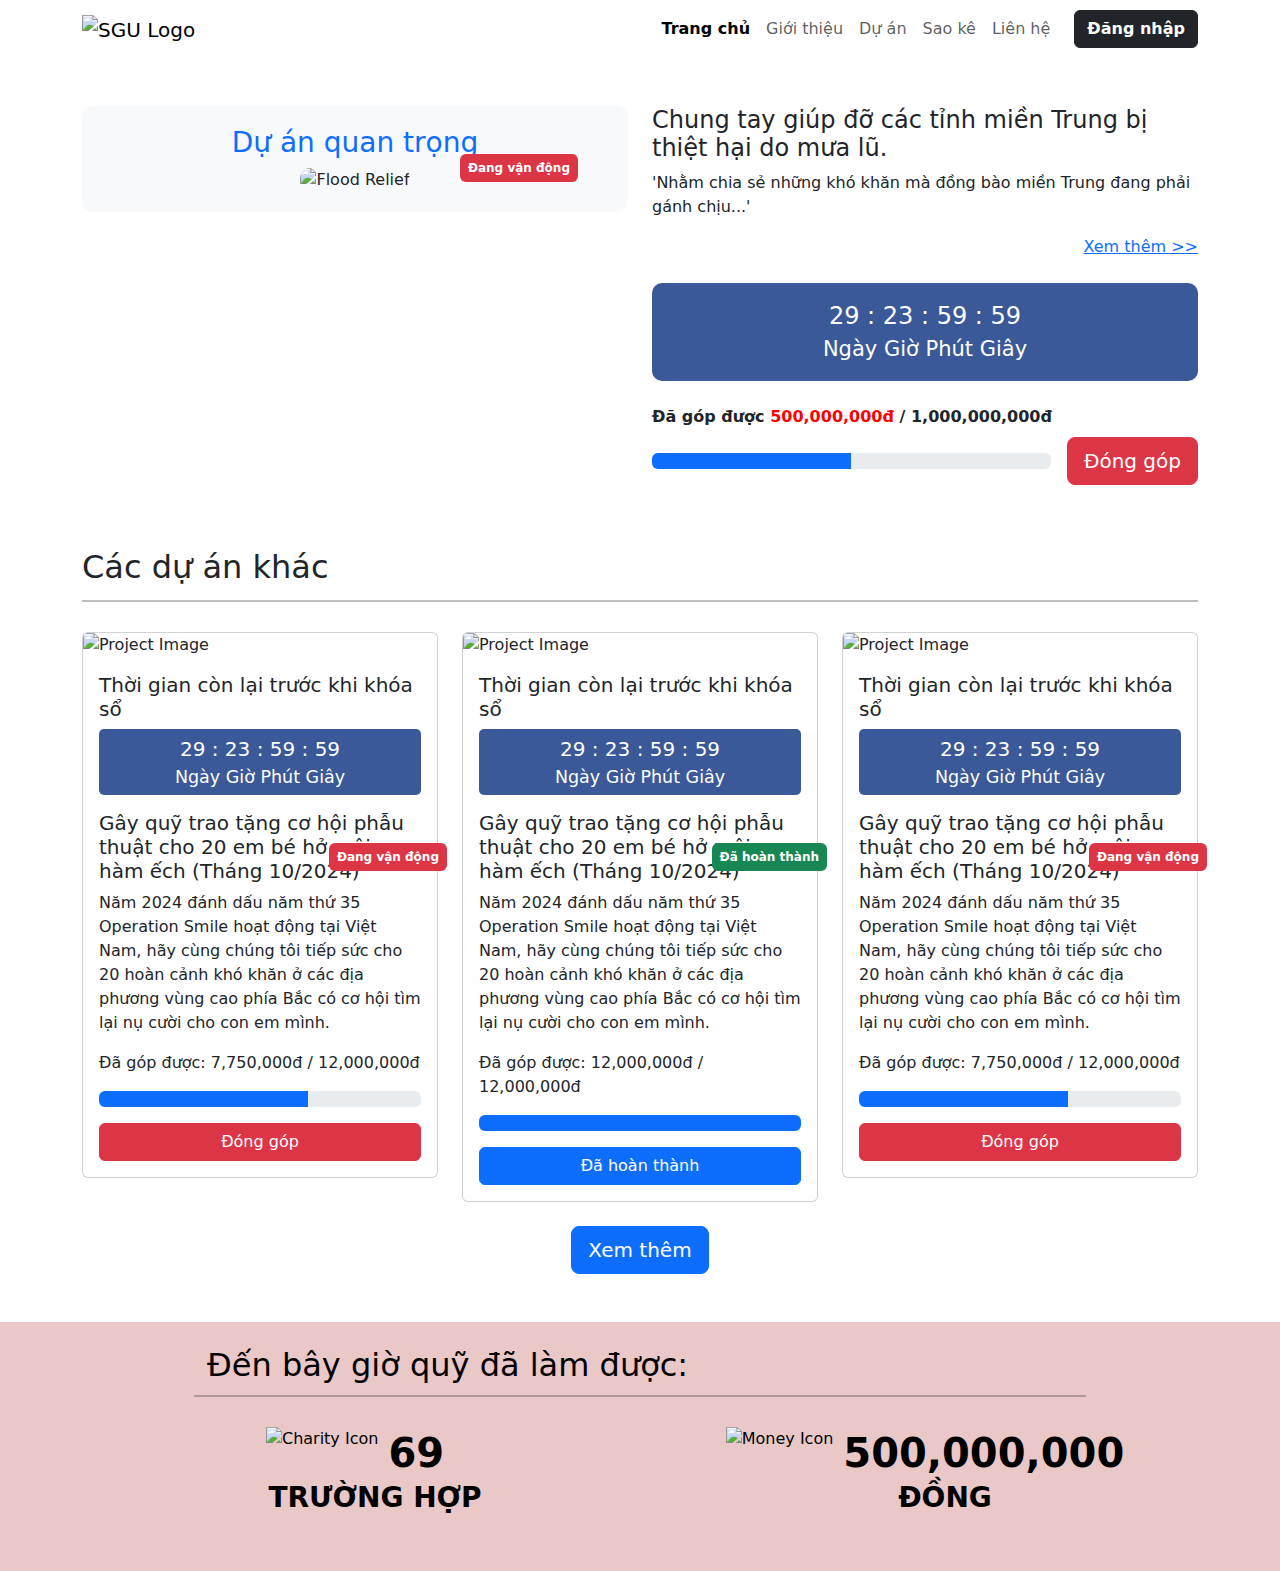
==== home.html @ e19ad49b "18/10" ====
<!DOCTYPE html>
<html lang="en">
<head>
    <meta charset="UTF-8">
    <meta name="viewport" content="width=device-width, initial-scale=1.0">
    <title>Navbar with Bootstrap</title>
    <link href="https://cdn.jsdelivr.net/npm/bootstrap@5.3.0-alpha3/dist/css/bootstrap.min.css" rel="stylesheet">
    <link href="./assets/css/home.css" rel="stylesheet">
</head> 
<body>

    <nav class="navbar navbar-expand-lg navbar-light bg-white">
        <div class="container">
            <a class="navbar-brand" href="#">
                <img src="../material-dashboard-master/assets/img/SGU-LOGO.png" alt="SGU Logo" style="height: 50px" >
            </a>

            <button class="navbar-toggler" type="button" data-bs-toggle="collapse" data-bs-target="#navbarNav" aria-controls="navbarNav" aria-expanded="false" aria-label="Toggle navigation">
                <span class="navbar-toggler-icon"></span>
            </button>

            <div class="collapse navbar-collapse" id="navbarNav">
                <ul class="navbar-nav ms-auto mb-2 mb-lg-0">
                    <li class="nav-item">
                        <a class="nav-link fw-bold active" aria-current="page" href="home.html">Trang chủ</a>
                    </li>
                    <li class="nav-item">
                        <a class="nav-link" href="introduction.html">Giới thiệu</a>
                    </li>
                    <li class="nav-item">
                        <a class="nav-link" href="#">Dự án</a>
                    </li>
                    <li class="nav-item">
                        <a class="nav-link" href="#">Sao kê</a>
                    </li>
                    <li class="nav-item">
                        <a class="nav-link" href="#">Liên hệ</a>
                    </li>
                </ul>

                <a href="pages/sign-in.html" class="btn btn-dark ms-3 fw-bold">Đăng nhập</a>
            </div>
        </div>
    </nav>
    <div class="container my-5">
        <div class="row">
            <div class="col-md-6">
                <div class="important-project text-center position-relative">
                    <h3 class="text-primary">Dự án quan trọng</h3>
                    <img src="https://via.placeholder.com/500x300" alt="Flood Relief" class="img-fluid">
                    <div class="badge-position">
                        <span class="badge bg-danger p-2">Đang vận động</span>
                    </div>
                </div>
            </div>
    
            
            <div class="col-md-6">
                <h4>Chung tay giúp đỡ các tỉnh miền Trung bị thiệt hại do mưa lũ.</h4>
                <p>'Nhằm chia sẻ những khó khăn mà đồng bào miền Trung đang phải gánh chịu...'</p>
                <div class="text-end">
                <a href="#" class="text-primary">Xem thêm >></a>
                </div>
                

                <div class="countdown text-center mt-4">
                    <div>29 : 23 : 59 : 59</div>
                    <div class="small">Ngày Giờ Phút Giây</div>
                </div>
    
                
                <div class="progress-container">
                    <div class="progress-label mt-4">Đã góp được <span class="highlight">500,000,000đ</span> / 1,000,000,000đ</div>
                    <div class="d-flex align-items-center justify-content-between mt-2">
                        <div class="progress w-75 me-3">
                            <div class="progress-bar" role="progressbar" style="width: 50%;" aria-valuenow="50" aria-valuemin="0" aria-valuemax="100"></div>
                        </div>
                        <div class="donate-button">
                            <a href="Donate.html">
                            <button class="btn btn-danger btn-lg">Đóng góp</button>
                        </a>
                        </div>
                    </div>
                </div>
                
            </div>
        </div>
    </div>
    <div class="container my-5">
        <h2 class="mb-4">Các dự án khác</h2>
        <hr style="margin-top:-10px ; margin-bottom: 30px;width: 100%;">
        <div class="row">
            <!-- Dự án 1 -->
            <div class="col-md-4">
                <div class="card">
                    <img src="https://via.placeholder.com/500x300" class="card-img-top" alt="Project Image">
                    <div class="badge-position-secondary">
                        <span class="badge bg-danger p-2">Đang vận động</span>
                    </div>
                    <div class="card-body">
                        <h5 class="card-title">Thời gian còn lại trước khi khóa sổ</h5>
                        <div class="countdowns text-center mb-3">
                            <div>29 : 23 : 59 : 59</div>
                            <div class="small">Ngày Giờ Phút Giây</div>
                        </div>
                        <h5 class="card-title">Gây quỹ trao tặng cơ hội phẫu thuật cho 20 em bé hở môi, hàm ếch (Tháng 10/2024)</h5>
                        <p class="card-text">Năm 2024 đánh dấu năm thứ 35 Operation Smile hoạt động tại Việt Nam, hãy cùng chúng tôi tiếp sức cho 20 hoàn cảnh khó khăn ở các địa phương vùng cao phía Bắc có cơ hội tìm lại nụ cười cho con em mình.</p>

                        <p class="card-text">Đã góp được: 7,750,000đ / 12,000,000đ</p>
                        <div class="progress mb-3">
                            <div class="progress-bar" role="progressbar" style="width: 65%;" aria-valuenow="65" aria-valuemin="0" aria-valuemax="100"></div>
                        </div>
                        <a href="Donate.html" class="btn btn-danger w-100">Đóng góp</a>
                    </div>
                </div>
            </div>
    
            <!-- Dự án 2 -->
            <div class="col-md-4">
                <div class="card">
                    <img src="https://via.placeholder.com/500x300" class="card-img-top" alt="Project Image">
                    <div class="badge-position-secondary">
                        <span class="badge bg-success p-2">Đã hoàn thành</span>
                    </div>
                    <div class="card-body">
                        <h5 class="card-title">Thời gian còn lại trước khi khóa sổ</h5>
                        <div class="countdowns text-center mb-3">
                            <div>29 : 23 : 59 : 59</div>
                            <div class="small">Ngày Giờ Phút Giây</div>
                        </div>
                        <h5 class="card-title">Gây quỹ trao tặng cơ hội phẫu thuật cho 20 em bé hở môi, hàm ếch (Tháng 10/2024)</h5>
                        <p class="card-text">Năm 2024 đánh dấu năm thứ 35 Operation Smile hoạt động tại Việt Nam, hãy cùng chúng tôi tiếp sức cho 20 hoàn cảnh khó khăn ở các địa phương vùng cao phía Bắc có cơ hội tìm lại nụ cười cho con em mình.</p>
                        <p class="card-text">Đã góp được: 12,000,000đ / 12,000,000đ</p>
                        <div class="progress mb-3">
                            <div class="progress-bar" role="progressbar" style="width: 100%;" aria-valuenow="100" aria-valuemin="0" aria-valuemax="100"></div>
                        </div>
                        <a href="#" class="btn btn-primary w-100">Đã hoàn thành</a>
                    </div>
                </div>
            </div>
    
            <!-- Dự án 3 -->
            <div class="col-md-4">
                <div class="card">
                    <img src="https://via.placeholder.com/500x300" class="card-img-top" alt="Project Image">
                    <div class="badge-position-secondary">
                        <span class="badge bg-danger p-2">Đang vận động</span>
                    </div>
                    <div class="card-body">
                        <h5 class="card-title">Thời gian còn lại trước khi khóa sổ</h5>
                        <div class="countdowns text-center mb-3">
                            <div>29 : 23 : 59 : 59</div>
                            <div class="small">Ngày Giờ Phút Giây</div>
                        </div>
                        <h5 class="card-title">Gây quỹ trao tặng cơ hội phẫu thuật cho 20 em bé hở môi, hàm ếch (Tháng 10/2024)</h5>
                        <p class="card-text">Năm 2024 đánh dấu năm thứ 35 Operation Smile hoạt động tại Việt Nam, hãy cùng chúng tôi tiếp sức cho 20 hoàn cảnh khó khăn ở các địa phương vùng cao phía Bắc có cơ hội tìm lại nụ cười cho con em mình.</p>
                        <p class="card-text">Đã góp được: 7,750,000đ / 12,000,000đ</p>
                        <div class="progress mb-3">
                            <div class="progress-bar" role="progressbar" style="width: 65%;" aria-valuenow="65" aria-valuemin="0" aria-valuemax="100"></div>
                        </div>
                        <a href="Donate.html" class="btn btn-danger w-100">Đóng góp</a>
                    </div>
                </div>
            </div>
        </div>
    
        <!-- Xem thêm button -->
        <div class="text-center mt-4">
            <a href="#" class="btn btn-primary btn-lg">Xem thêm</a>
        </div>
    </div>
    <div class="stats-container py-4">
        <div class="container text-center">
            <h2 class="mb-2">Đến bây giờ quỹ đã làm được:</h2>
            <hr>
            <div class="row">
                <!-- Số trường hợp -->
                <div class="col-md-6">
                    <div class="stat-item">
                        <img src="https://via.placeholder.com/50" alt="Charity Icon">
                        <h1>69</h1>
                        
                    </div>
                    <div class="stat-item">
                    <h3>TRƯỜNG HỢP</h3>
                    </div>
                </div>
                <!-- Số tiền đã quyên góp -->
                <div class="col-md-6">
                    <div class="stat-item">
                        <img src="https://via.placeholder.com/50" alt="Money Icon">
                        <h1>500,000,000</h1>
                        
                    </div>
                    <div class="stat-item">
                    <h3>ĐỒNG</h3>
                    </div>

                </div>
            </div>
        </div>
    </div>
    
    <script src="https://cdn.jsdelivr.net/npm/bootstrap@5.3.0-alpha3/dist/js/bootstrap.bundle.min.js"></script>
</body>
</html>
---- assets/css/home.css ----
.important-project {
            
            background-color: #f8f9fa;
            padding: 20px;
            border-radius: 10px;
        }

        .important-project img {
            max-width: 100%;
            border-radius: 10px;
        }

        .countdown {
            font-size: 1.5rem;
            background-color: #3b5998;
            color: white;
            padding: 15px;
            border-radius: 10px;
        }
        .countdowns {
            font-size: 1.25rem;
            background-color: #3b5998;
            color: white;
            padding: 5px;
            border-radius: 5px;
        }
        .progress-container {
            margin-bottom: 15px;
        }

        .progress-label {
            font-weight: bold;
            margin-bottom: 5px;
        }
        .progress {
            flex-grow: 1;
        }
        
        .donate-button {
            flex-shrink: 0;
        }
        .highlight {
            color: red;
            font-weight: bold;
        }
        .badge-position {
            position: absolute;
            bottom: 30px;
            right: 50px;
        }
        .badge-position-secondary {
            position: absolute;
            top: 210px;
            right: -10px;
        }
        .stats-container {
            background-color: #eac8c8;
            color: #000; 
        }
        .stat-item {
            display: flex;
            align-items: center; /* Căn giữa theo chiều dọc */
            text-align: center; /* Căn giữa văn bản */
            padding: 20px;
            justify-content: center;
        }
        
        .stat-item img {
            height: 50px;
            margin-bottom: 10px; /* Khoảng cách giữa ảnh và tiêu đề */
        }
        
        .stat-item h2 {
            font-size: 40px;
            font-weight: bold;
            margin: 0; /* Loại bỏ margin mặc định */
        }
        
        .stat-item p {
            font-size: 20px;
            font-weight: bold;
            margin: 0; /* Loại bỏ margin mặc định */
        }
        
        .stat-item img {
            height: 50px;
            margin-bottom: 10px;
            text-align: center;
        }
        
        .stat-item h2 {
            font-size: 40px;
            font-weight: bold;
            margin: 0;
        }
        
        .stat-item p {
            font-size: 20px;
            font-weight: bold;
            margin: 0;
        }
        
        hr {
            border: 1px solid #000;
            width: 80%;
            margin: 10px auto;
        }
        .container hr {
            border: 1px solid #000;
            width: 80%;
            margin: 10px auto;
        }
        .stats-container h2 {
            text-align: left; 
            margin-left: 125px; 
        }
        .stats-container h1 {
            text-align: left; 
            margin-left: 10px;
            font-weight: bold; 
        }
        .stats-container h3 {
            margin-top: -50px;
            font-weight: bold;
            margin-right: -40px; 
        }
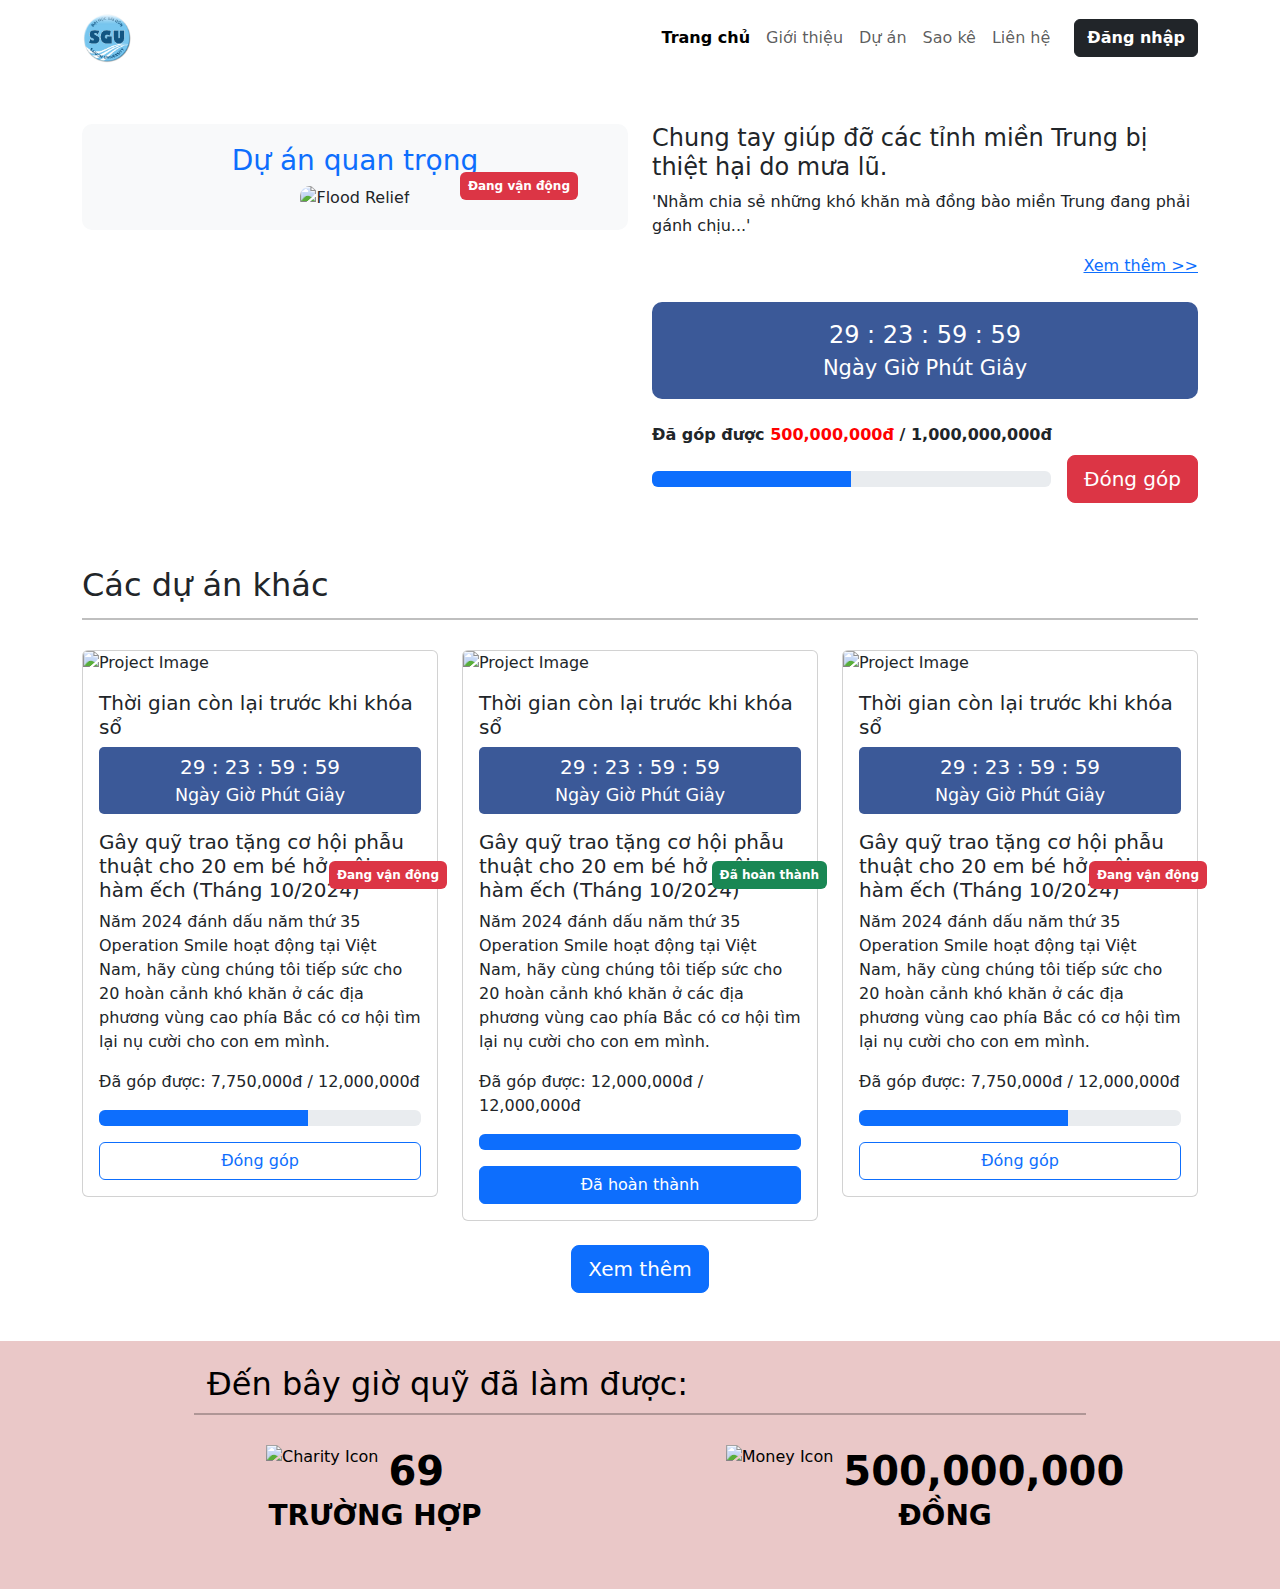
==== commit d59fe2a4: "fix" ====
--- a/home.html
+++ b/home.html
@@ -11,8 +11,8 @@
 
     <nav class="navbar navbar-expand-lg navbar-light bg-white">
         <div class="container">
-            <a class="navbar-brand" href="#">
-                <img src="../material-dashboard-master/assets/img/SGU-LOGO.png" alt="SGU Logo" style="height: 50px" >
+            <a class="navbar-brand " href="#">
+                <img src="assets/img/SGU-LOGO.png" alt="SGU Logo" style="height: 50px" >
             </a>
 
             <button class="navbar-toggler" type="button" data-bs-toggle="collapse" data-bs-target="#navbarNav" aria-controls="navbarNav" aria-expanded="false" aria-label="Toggle navigation">
@@ -34,7 +34,7 @@
                         <a class="nav-link" href="#">Sao kê</a>
                     </li>
                     <li class="nav-item">
-                        <a class="nav-link" href="#">Liên hệ</a>
+                        <a class="nav-link" href="Contact.html">Liên hệ</a>
                     </li>
                 </ul>
 
@@ -63,7 +63,7 @@
                 </div>
                 
 
-                <div class="countdown text-center mt-4">
+                <div class="countdown text-center mt-4 btn-outline-primary">
                     <div>29 : 23 : 59 : 59</div>
                     <div class="small">Ngày Giờ Phút Giây</div>
                 </div>
@@ -110,7 +110,7 @@
                         <div class="progress mb-3">
                             <div class="progress-bar" role="progressbar" style="width: 65%;" aria-valuenow="65" aria-valuemin="0" aria-valuemax="100"></div>
                         </div>
-                        <a href="Donate.html" class="btn btn-danger w-100">Đóng góp</a>
+                        <a href="donate.html" class="btn btn-outline-primary w-100">Đóng góp</a>
                     </div>
                 </div>
             </div>
@@ -158,7 +158,7 @@
                         <div class="progress mb-3">
                             <div class="progress-bar" role="progressbar" style="width: 65%;" aria-valuenow="65" aria-valuemin="0" aria-valuemax="100"></div>
                         </div>
-                        <a href="Donate.html" class="btn btn-danger w-100">Đóng góp</a>
+                        <a href="Donate.html" class="btn btn-outline-primary w-100">Đóng góp</a>
                     </div>
                 </div>
             </div>
